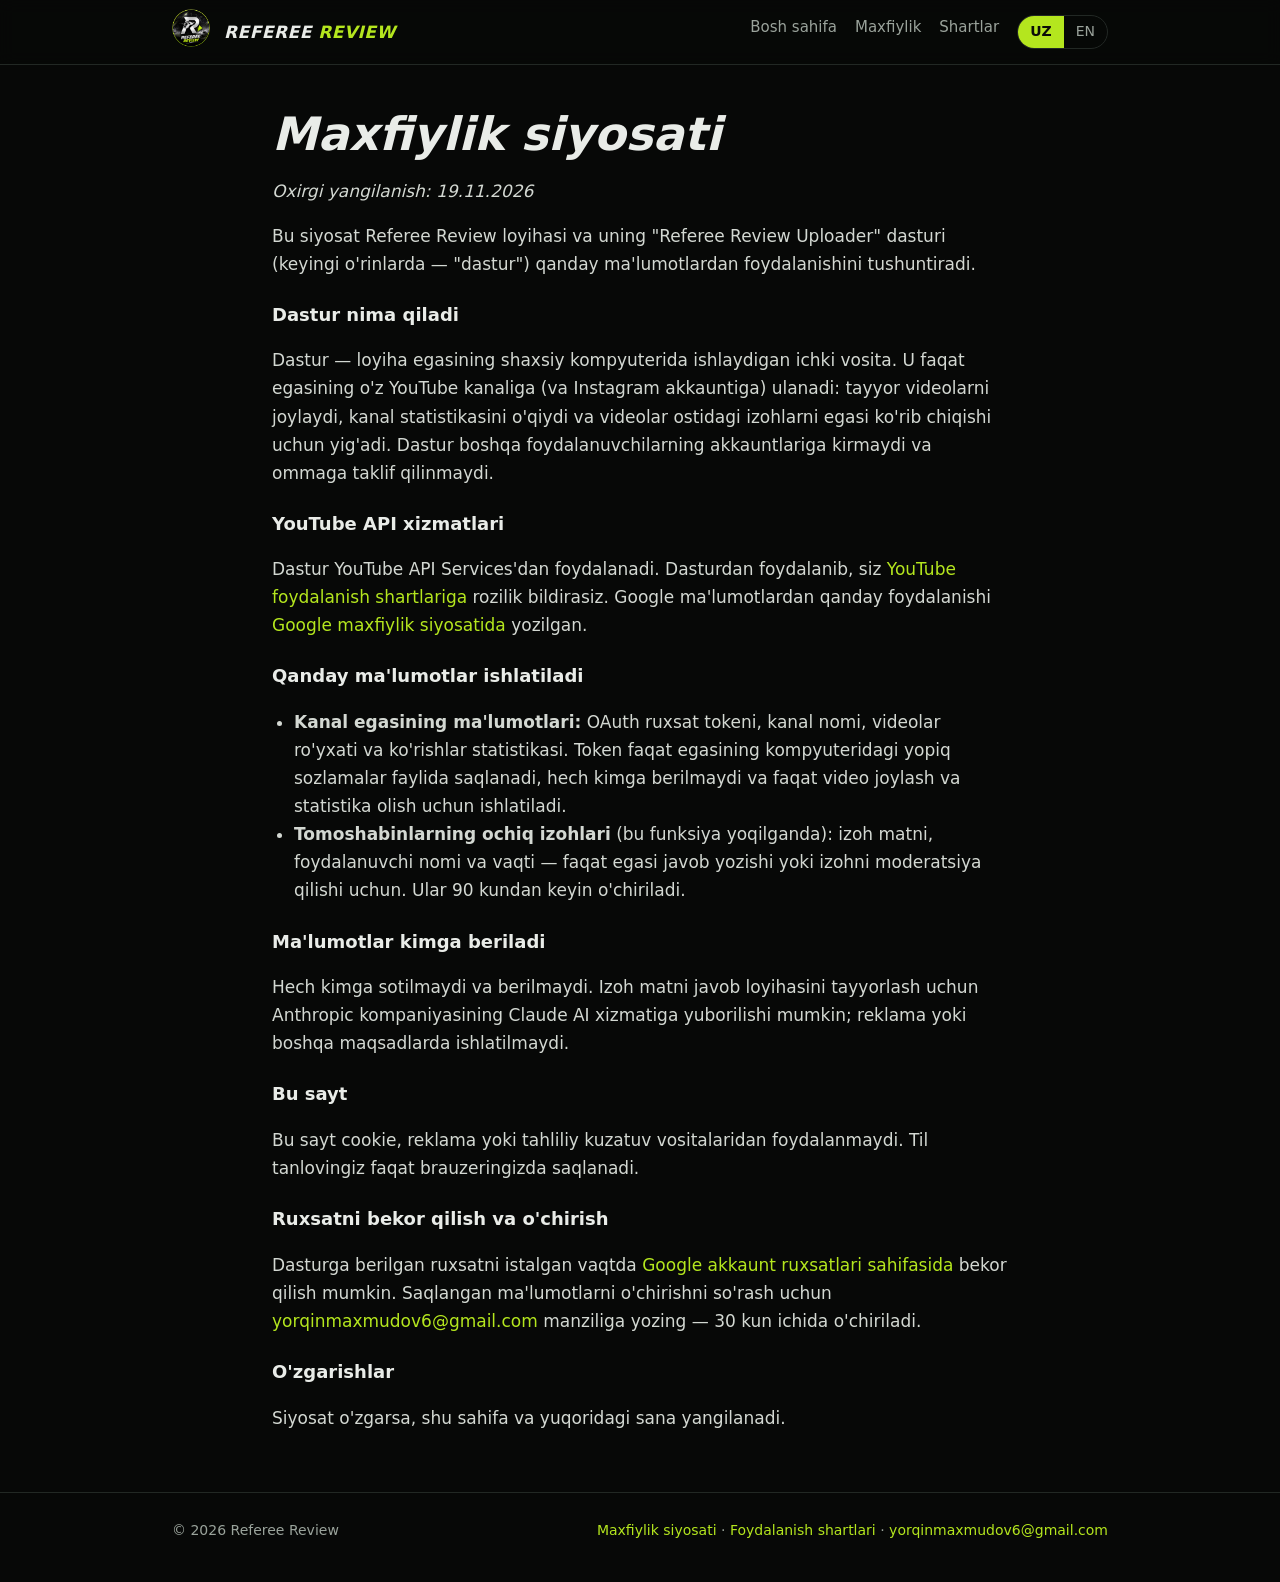
==== privacy.html @ e408682b "Referee Review website: home, privacy policy, terms (uz/en) Co-Authored-By: Claude Opus 5.5 <noreply" ====
<!doctype html>
<html lang="uz"><head><meta charset="utf-8"><meta name="viewport" content="width=device-width, initial-scale=1">
<title>Maxfiylik siyosati · Privacy Policy — Referee Review</title><meta name="description" content="Referee Review — bahsli hakamlik qarorlarini o'sha yilgi IFAB qoidalari bilan tahlil qiluvchi loyiha. Independent analysis of controversial refereeing decisions under the Laws of the Game of the day.">
<link rel="icon" href="assets/favicon.png"><link rel="stylesheet" href="style.css"><script src="lang.js"></script></head>
<body>
<header class="top"><div class="wrap"><a href="index.html"><img src="assets/logo.jpg" alt="Referee Review"></a>
<span class="name">REFEREE <b>REVIEW</b></span><nav><a href="index.html" class="hide-s"><span data-l="uz">Bosh sahifa</span><span data-l="en">Home</span></a><a href="privacy.html" class=""><span data-l="uz">Maxfiylik</span><span data-l="en">Privacy</span></a><a href="terms.html" class=""><span data-l="uz">Shartlar</span><span data-l="en">Terms</span></a><span class="lang"><button data-set="uz">UZ</button><button data-set="en">EN</button></span></nav></div></header>

<main class="wrap doc">
<h1 data-l="uz">Maxfiylik siyosati</h1><h1 data-l="en">Privacy Policy</h1>
<p data-l="uz"><i>Oxirgi yangilanish: 19.11.2026</i></p><p data-l="en"><i>Last updated: 19.11.2026</i></p>

<div data-l="uz">
<p>Bu siyosat Referee Review loyihasi va uning "Referee Review Uploader" dasturi (keyingi o'rinlarda — "dastur") qanday ma'lumotlardan foydalanishini tushuntiradi.</p>
<h3>Dastur nima qiladi</h3>
<p>Dastur — loyiha egasining shaxsiy kompyuterida ishlaydigan ichki vosita. U faqat egasining o'z YouTube kanaliga (va Instagram akkauntiga) ulanadi: tayyor videolarni joylaydi, kanal statistikasini o'qiydi va videolar ostidagi izohlarni egasi ko'rib chiqishi uchun yig'adi. Dastur boshqa foydalanuvchilarning akkauntlariga kirmaydi va ommaga taklif qilinmaydi.</p>
<h3>YouTube API xizmatlari</h3>
<p>Dastur YouTube API Services'dan foydalanadi. Dasturdan foydalanib, siz <a href="https://www.youtube.com/t/terms">YouTube foydalanish shartlariga</a> rozilik bildirasiz. Google ma'lumotlardan qanday foydalanishi <a href="https://policies.google.com/privacy">Google maxfiylik siyosatida</a> yozilgan.</p>
<h3>Qanday ma'lumotlar ishlatiladi</h3>
<ul>
<li><b>Kanal egasining ma'lumotlari:</b> OAuth ruxsat tokeni, kanal nomi, videolar ro'yxati va ko'rishlar statistikasi. Token faqat egasining kompyuteridagi yopiq sozlamalar faylida saqlanadi, hech kimga berilmaydi va faqat video joylash va statistika olish uchun ishlatiladi.</li>
<li><b>Tomoshabinlarning ochiq izohlari</b> (bu funksiya yoqilganda): izoh matni, foydalanuvchi nomi va vaqti — faqat egasi javob yozishi yoki izohni moderatsiya qilishi uchun. Ular 90 kundan keyin o'chiriladi.</li>
</ul>
<h3>Ma'lumotlar kimga beriladi</h3>
<p>Hech kimga sotilmaydi va berilmaydi. Izoh matni javob loyihasini tayyorlash uchun Anthropic kompaniyasining Claude AI xizmatiga yuborilishi mumkin; reklama yoki boshqa maqsadlarda ishlatilmaydi.</p>
<h3>Bu sayt</h3>
<p>Bu sayt cookie, reklama yoki tahliliy kuzatuv vositalaridan foydalanmaydi. Til tanlovingiz faqat brauzeringizda saqlanadi.</p>
<h3>Ruxsatni bekor qilish va o'chirish</h3>
<p>Dasturga berilgan ruxsatni istalgan vaqtda <a href="https://security.google.com/settings/security/permissions">Google akkaunt ruxsatlari sahifasida</a> bekor qilish mumkin. Saqlangan ma'lumotlarni o'chirishni so'rash uchun <a href="mailto:yorqinmaxmudov6@gmail.com">yorqinmaxmudov6@gmail.com</a> manziliga yozing — 30 kun ichida o'chiriladi.</p>
<h3>O'zgarishlar</h3>
<p>Siyosat o'zgarsa, shu sahifa va yuqoridagi sana yangilanadi.</p>
</div>

<div data-l="en">
<p>This policy explains what data the Referee Review project and its "Referee Review Uploader" application ("the app") use.</p>
<h3>What the app does</h3>
<p>The app is an internal tool that runs on the project owner's own computer. It connects only to the owner's own YouTube channel (and Instagram account): it uploads finished videos, reads channel statistics and collects comments under our videos so the owner can review them. It does not access other users' accounts and is not offered to the public.</p>
<h3>YouTube API Services</h3>
<p>The app uses YouTube API Services. By using the app you agree to be bound by the <a href="https://www.youtube.com/t/terms">YouTube Terms of Service</a>. How Google uses data is described in the <a href="https://policies.google.com/privacy">Google Privacy Policy</a>.</p>
<h3>What data is used</h3>
<ul>
<li><b>Channel owner's data:</b> the OAuth access token, channel name, list of our videos and their view statistics. The token is stored only in a private settings file on the owner's computer, is never shared, and is used only to upload videos and read statistics.</li>
<li><b>Viewers' public comments</b> (when this feature is enabled): comment text, user name and time — only so the owner can reply or moderate. They are deleted after 90 days.</li>
</ul>
<h3>Sharing</h3>
<p>Data is never sold or shared. Comment text may be sent to Anthropic's Claude AI service to draft a reply; it is not used for advertising or any other purpose.</p>
<h3>This website</h3>
<p>This website uses no cookies, advertising or analytics trackers. Your language choice is stored only in your browser.</p>
<h3>Revoking access and deletion</h3>
<p>Access granted to the app can be revoked at any time on the <a href="https://security.google.com/settings/security/permissions">Google account permissions page</a>. To request deletion of stored data, write to <a href="mailto:yorqinmaxmudov6@gmail.com">yorqinmaxmudov6@gmail.com</a>; it is deleted within 30 days.</p>
<h3>Changes</h3>
<p>If this policy changes, this page and the date above are updated.</p>
</div>
</main>
<footer><div class="wrap"><span>© 2026 Referee Review</span>
<span><a href="privacy.html"><span data-l="uz">Maxfiylik siyosati</span><span data-l="en">Privacy Policy</span></a> · <a href="terms.html"><span data-l="uz">Foydalanish shartlari</span><span data-l="en">Terms of Service</span></a> · <a href="mailto:yorqinmaxmudov6@gmail.com">yorqinmaxmudov6@gmail.com</a></span></div></footer>
</body></html>
---- style.css ----
:root { --bg: #070807; --panel: #111412; --line: #222824; --text: #e9ece8; --muted: #9aa39b; --lime: #b4e61e; --lime-d: #7fa513; }
* { box-sizing: border-box; }
html { scroll-behavior: smooth; }
body { margin: 0; background: var(--bg); color: var(--text); font: 17px/1.65 system-ui, -apple-system, "Segoe UI", Roboto, sans-serif; }
a { color: var(--lime); text-decoration: none; } a:hover { text-decoration: underline; }
.wrap { max-width: 980px; margin: 0 auto; padding: 0 22px; }
header.top { position: sticky; top: 0; z-index: 5; background: rgba(7,8,7,.88); backdrop-filter: blur(8px); border-bottom: 1px solid var(--line); }
header.top .wrap { display: flex; align-items: center; gap: 14px; height: 64px; }
header.top img { width: 38px; height: 38px; border-radius: 50%; }
header.top .name { font-weight: 800; letter-spacing: .5px; font-style: italic; }
header.top .name b { color: var(--lime); }
header.top nav { margin-left: auto; display: flex; gap: 18px; font-size: 15px; }
header.top nav a { color: var(--muted); } header.top nav a:hover { color: var(--text); text-decoration: none; }
.lang { display: inline-flex; border: 1px solid var(--line); border-radius: 999px; overflow: hidden; }
.lang button { background: none; border: 0; color: var(--muted); padding: 4px 12px; cursor: pointer; font: inherit; font-size: 14px; }
.lang button.on { background: var(--lime); color: #0b0d08; font-weight: 700; }
.hero { border-bottom: 1px solid var(--line); }
.hero img { display: block; width: 100%; height: auto; }
h1 { font-size: clamp(30px, 5vw, 46px); line-height: 1.1; margin: 44px 0 10px; font-style: italic; font-weight: 900; }
h1 b { color: var(--lime); }
h2 { font-size: 26px; margin: 46px 0 12px; font-style: italic; font-weight: 800; }
h2::before { content: ""; display: inline-block; width: 10px; height: 22px; background: var(--lime); transform: skewX(-18deg); margin-right: 12px; vertical-align: -3px; }
h3 { font-size: 18px; margin: 22px 0 6px; }
.lead { font-size: 19px; color: var(--muted); max-width: 760px; }
.grid { display: grid; grid-template-columns: repeat(auto-fit, minmax(min(100%, 380px), 1fr)); gap: 14px; margin-top: 16px; }
.card { background: var(--panel); border: 1px solid var(--line); border-radius: 14px; padding: 18px 20px; }
.card h3 { margin-top: 0; }
.tag { display: inline-block; font-weight: 800; font-size: 13px; border-radius: 6px; padding: 2px 9px; margin-right: 6px; color: #0b0d08; }
.t-ok { background: #22c55e; } .t-no { background: #ef4444; color: #fff; } .t-q { background: #f59e0b; }
.links { display: flex; flex-wrap: wrap; gap: 10px; margin: 18px 0 0; }
.btn { display: inline-block; border: 1px solid var(--lime-d); color: var(--text); border-radius: 10px; padding: 9px 16px; font-weight: 700; }
.btn:hover { background: var(--lime); color: #0b0d08; text-decoration: none; }
.doc { max-width: 780px; } .doc p, .doc li { color: #d3d8d2; } .doc ul { padding-left: 22px; }
.note { border-left: 4px solid var(--lime); background: var(--panel); padding: 12px 16px; border-radius: 0 10px 10px 0; color: var(--muted); }
footer { border-top: 1px solid var(--line); margin-top: 60px; padding: 26px 0 40px; color: var(--muted); font-size: 14px; }
footer .wrap { display: flex; flex-wrap: wrap; gap: 18px; justify-content: space-between; }
[data-l="en"] { display: none; } body.en [data-l="uz"] { display: none; } body.en [data-l="en"] { display: revert; }
@media (max-width: 640px) { header.top nav a.hide-s { display: none; } }
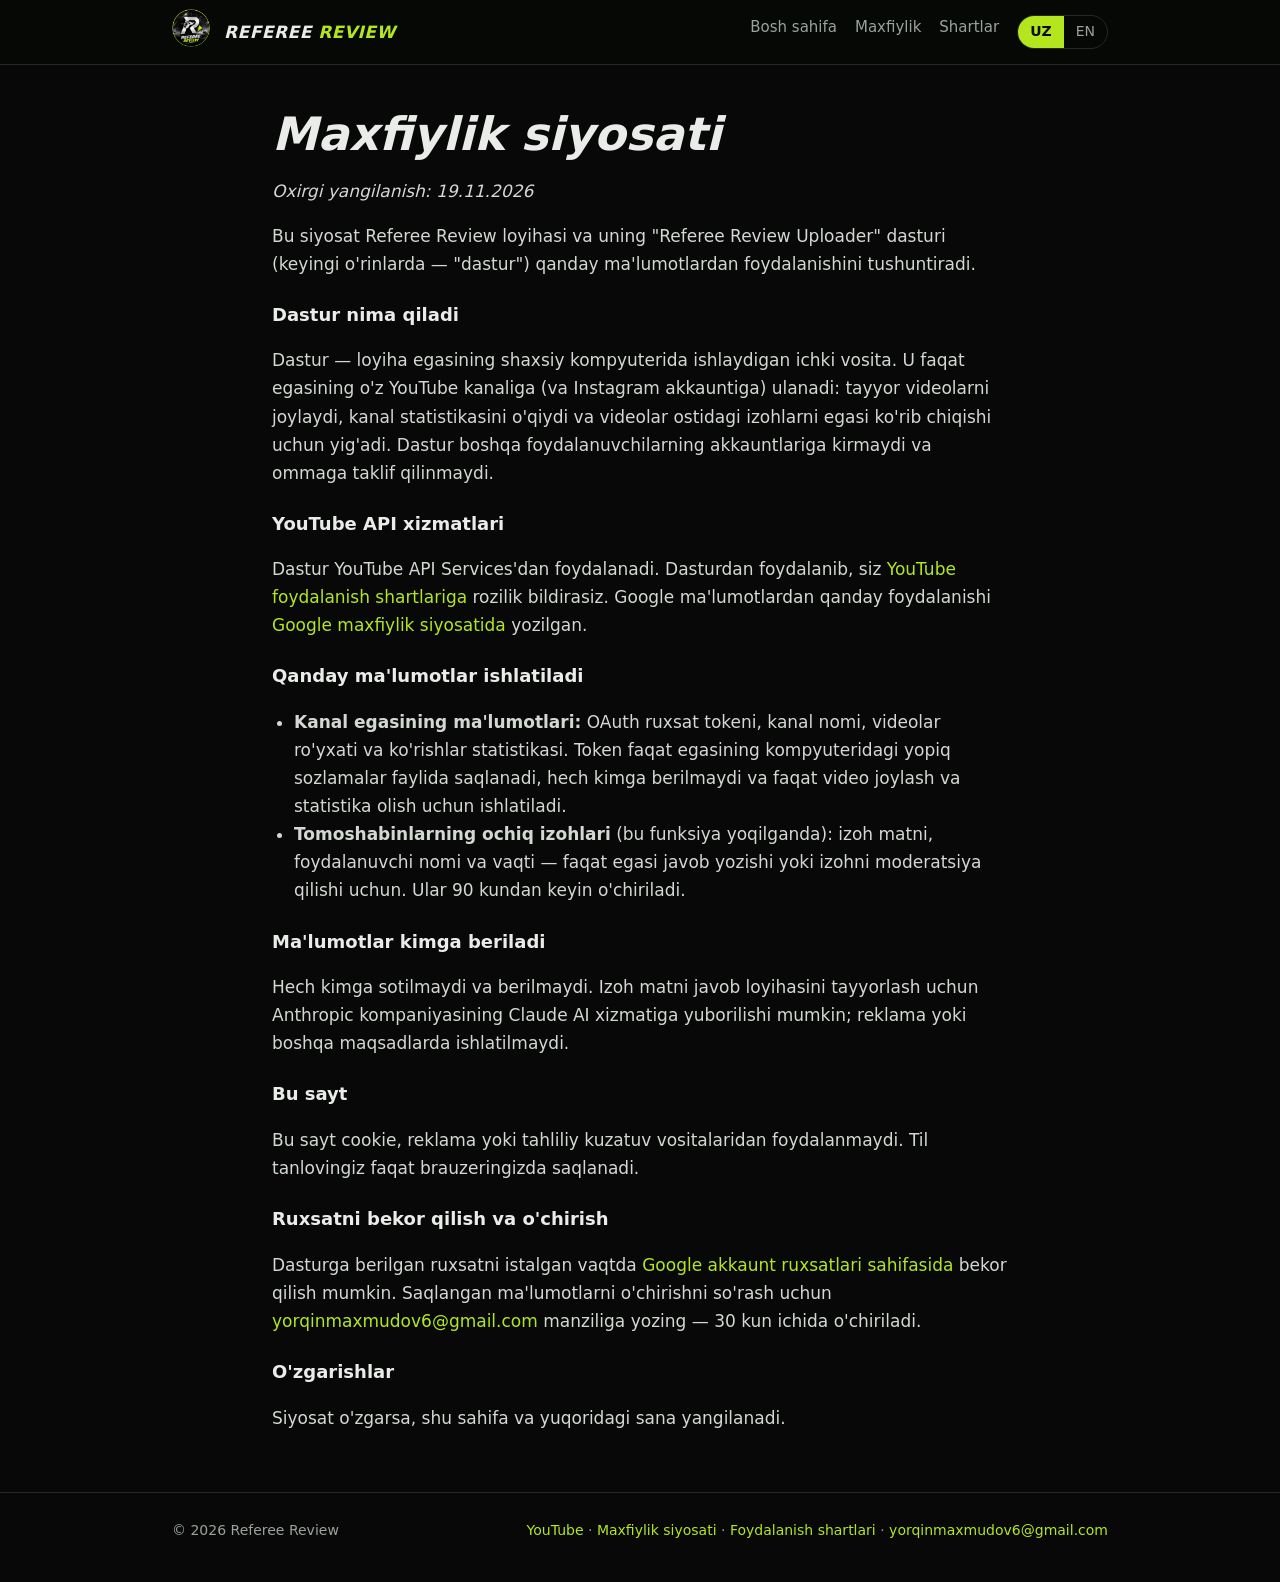
==== commit fe760d82: "Home: YouTube channel link and API usage note Co-Authored-By: Claude Opus 5.5 <noreply@anthropic.com" ====
--- a/privacy.html
+++ b/privacy.html
@@ -53,5 +53,5 @@
 </div>
 </main>
 <footer><div class="wrap"><span>© 2026 Referee Review</span>
-<span><a href="privacy.html"><span data-l="uz">Maxfiylik siyosati</span><span data-l="en">Privacy Policy</span></a> · <a href="terms.html"><span data-l="uz">Foydalanish shartlari</span><span data-l="en">Terms of Service</span></a> · <a href="mailto:yorqinmaxmudov6@gmail.com">yorqinmaxmudov6@gmail.com</a></span></div></footer>
+<span><a href="https://www.youtube.com/@refereereview">YouTube</a> · <a href="privacy.html"><span data-l="uz">Maxfiylik siyosati</span><span data-l="en">Privacy Policy</span></a> · <a href="terms.html"><span data-l="uz">Foydalanish shartlari</span><span data-l="en">Terms of Service</span></a> · <a href="mailto:yorqinmaxmudov6@gmail.com">yorqinmaxmudov6@gmail.com</a></span></div></footer>
 </body></html>
--- a/style.css
+++ b/style.css
@@ -36,3 +36,4 @@
 footer .wrap { display: flex; flex-wrap: wrap; gap: 18px; justify-content: space-between; }
 [data-l="en"] { display: none; } body.en [data-l="uz"] { display: none; } body.en [data-l="en"] { display: revert; }
 @media (max-width: 640px) { header.top nav a.hide-s { display: none; } }
+.small { color: var(--muted, #9aa39a); font-size: .92rem; }
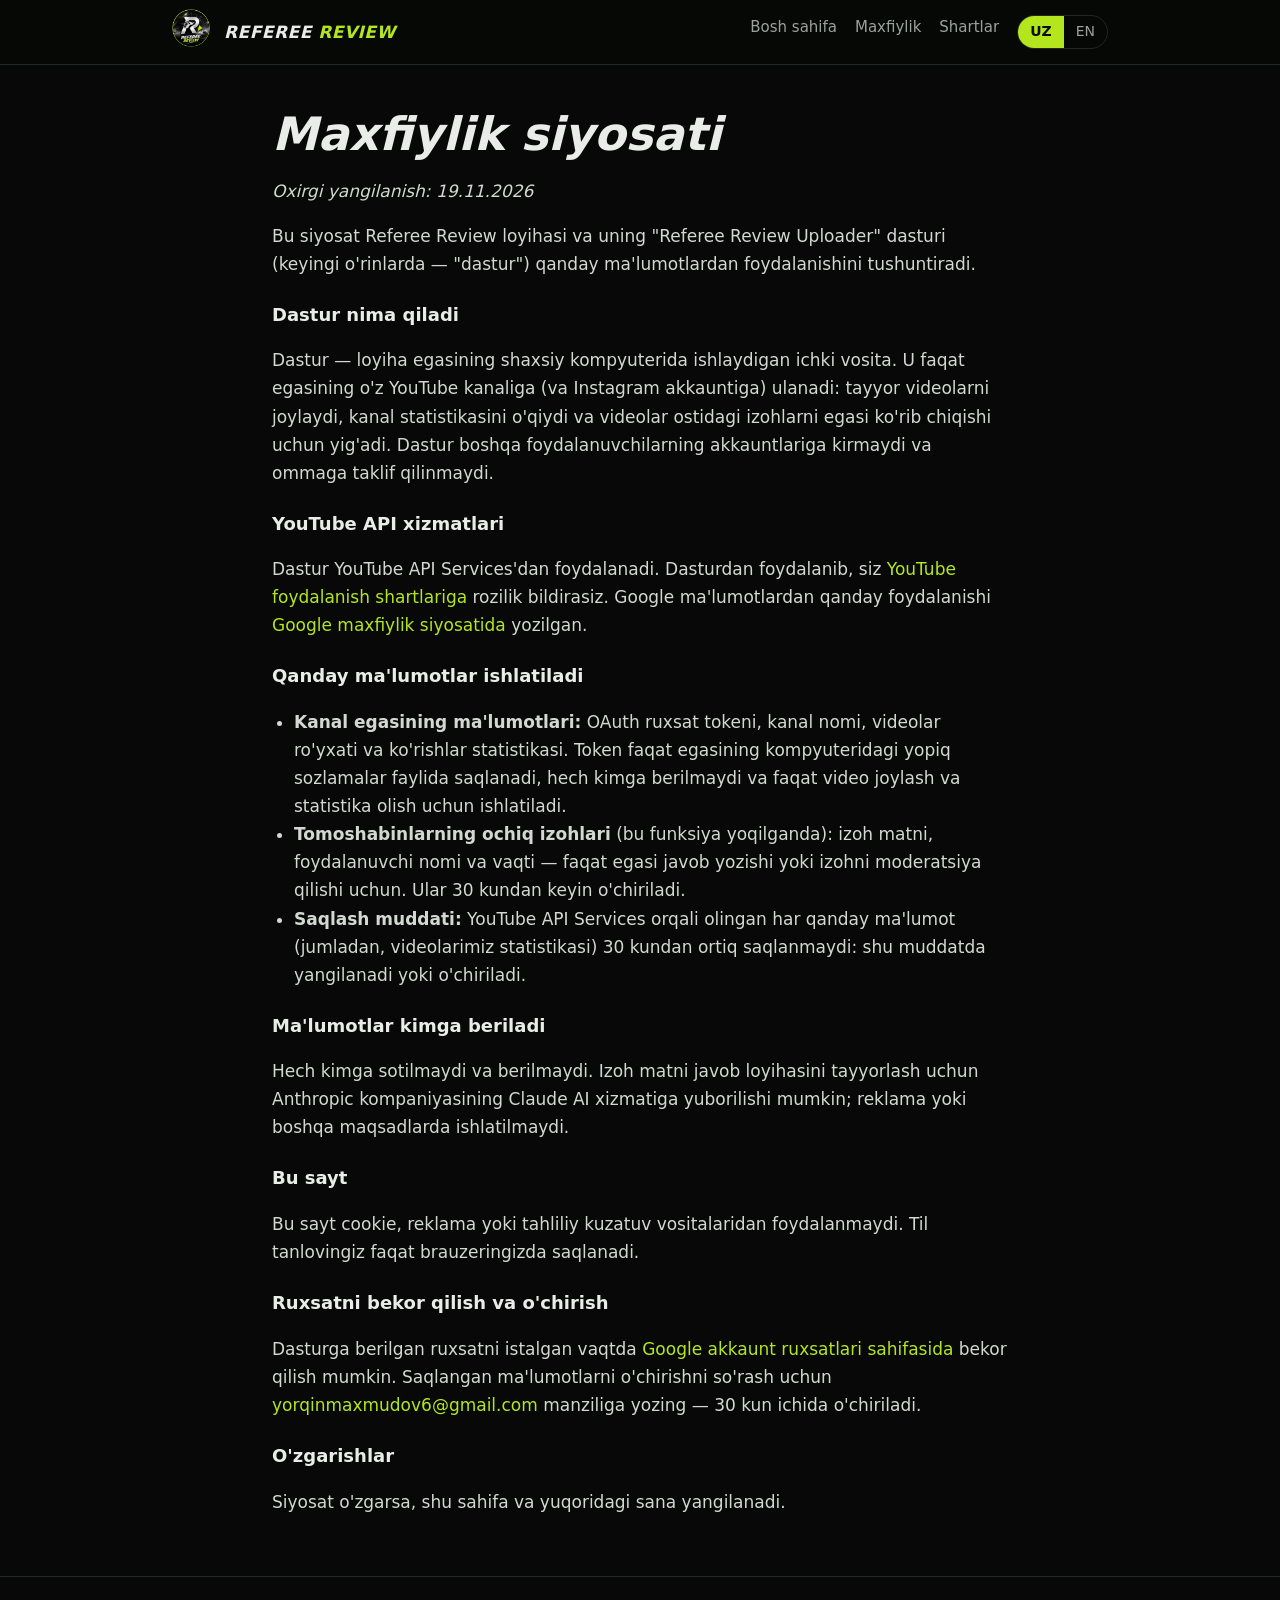
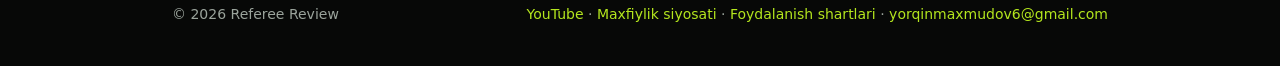
==== commit 24e25f9b: "Privacy: 30-day retention for YouTube API data Co-Authored-By: Claude Opus 5.5 <noreply@anthropic.co" ====
--- a/privacy.html
+++ b/privacy.html
@@ -19,7 +19,8 @@
 <h3>Qanday ma'lumotlar ishlatiladi</h3>
 <ul>
 <li><b>Kanal egasining ma'lumotlari:</b> OAuth ruxsat tokeni, kanal nomi, videolar ro'yxati va ko'rishlar statistikasi. Token faqat egasining kompyuteridagi yopiq sozlamalar faylida saqlanadi, hech kimga berilmaydi va faqat video joylash va statistika olish uchun ishlatiladi.</li>
-<li><b>Tomoshabinlarning ochiq izohlari</b> (bu funksiya yoqilganda): izoh matni, foydalanuvchi nomi va vaqti — faqat egasi javob yozishi yoki izohni moderatsiya qilishi uchun. Ular 90 kundan keyin o'chiriladi.</li>
+<li><b>Tomoshabinlarning ochiq izohlari</b> (bu funksiya yoqilganda): izoh matni, foydalanuvchi nomi va vaqti — faqat egasi javob yozishi yoki izohni moderatsiya qilishi uchun. Ular 30 kundan keyin o'chiriladi.</li>
+<li><b>Saqlash muddati:</b> YouTube API Services orqali olingan har qanday ma'lumot (jumladan, videolarimiz statistikasi) 30 kundan ortiq saqlanmaydi: shu muddatda yangilanadi yoki o'chiriladi.</li>
 </ul>
 <h3>Ma'lumotlar kimga beriladi</h3>
 <p>Hech kimga sotilmaydi va berilmaydi. Izoh matni javob loyihasini tayyorlash uchun Anthropic kompaniyasining Claude AI xizmatiga yuborilishi mumkin; reklama yoki boshqa maqsadlarda ishlatilmaydi.</p>
@@ -40,7 +41,8 @@
 <h3>What data is used</h3>
 <ul>
 <li><b>Channel owner's data:</b> the OAuth access token, channel name, list of our videos and their view statistics. The token is stored only in a private settings file on the owner's computer, is never shared, and is used only to upload videos and read statistics.</li>
-<li><b>Viewers' public comments</b> (when this feature is enabled): comment text, user name and time — only so the owner can reply or moderate. They are deleted after 90 days.</li>
+<li><b>Viewers' public comments</b> (when this feature is enabled): comment text, user name and time — only so the owner can reply or moderate. They are deleted after 30 days.</li>
+<li><b>Retention:</b> any data obtained through YouTube API Services (including our own videos' statistics) is not kept longer than 30 days: it is refreshed or deleted within that period.</li>
 </ul>
 <h3>Sharing</h3>
 <p>Data is never sold or shared. Comment text may be sent to Anthropic's Claude AI service to draft a reply; it is not used for advertising or any other purpose.</p>
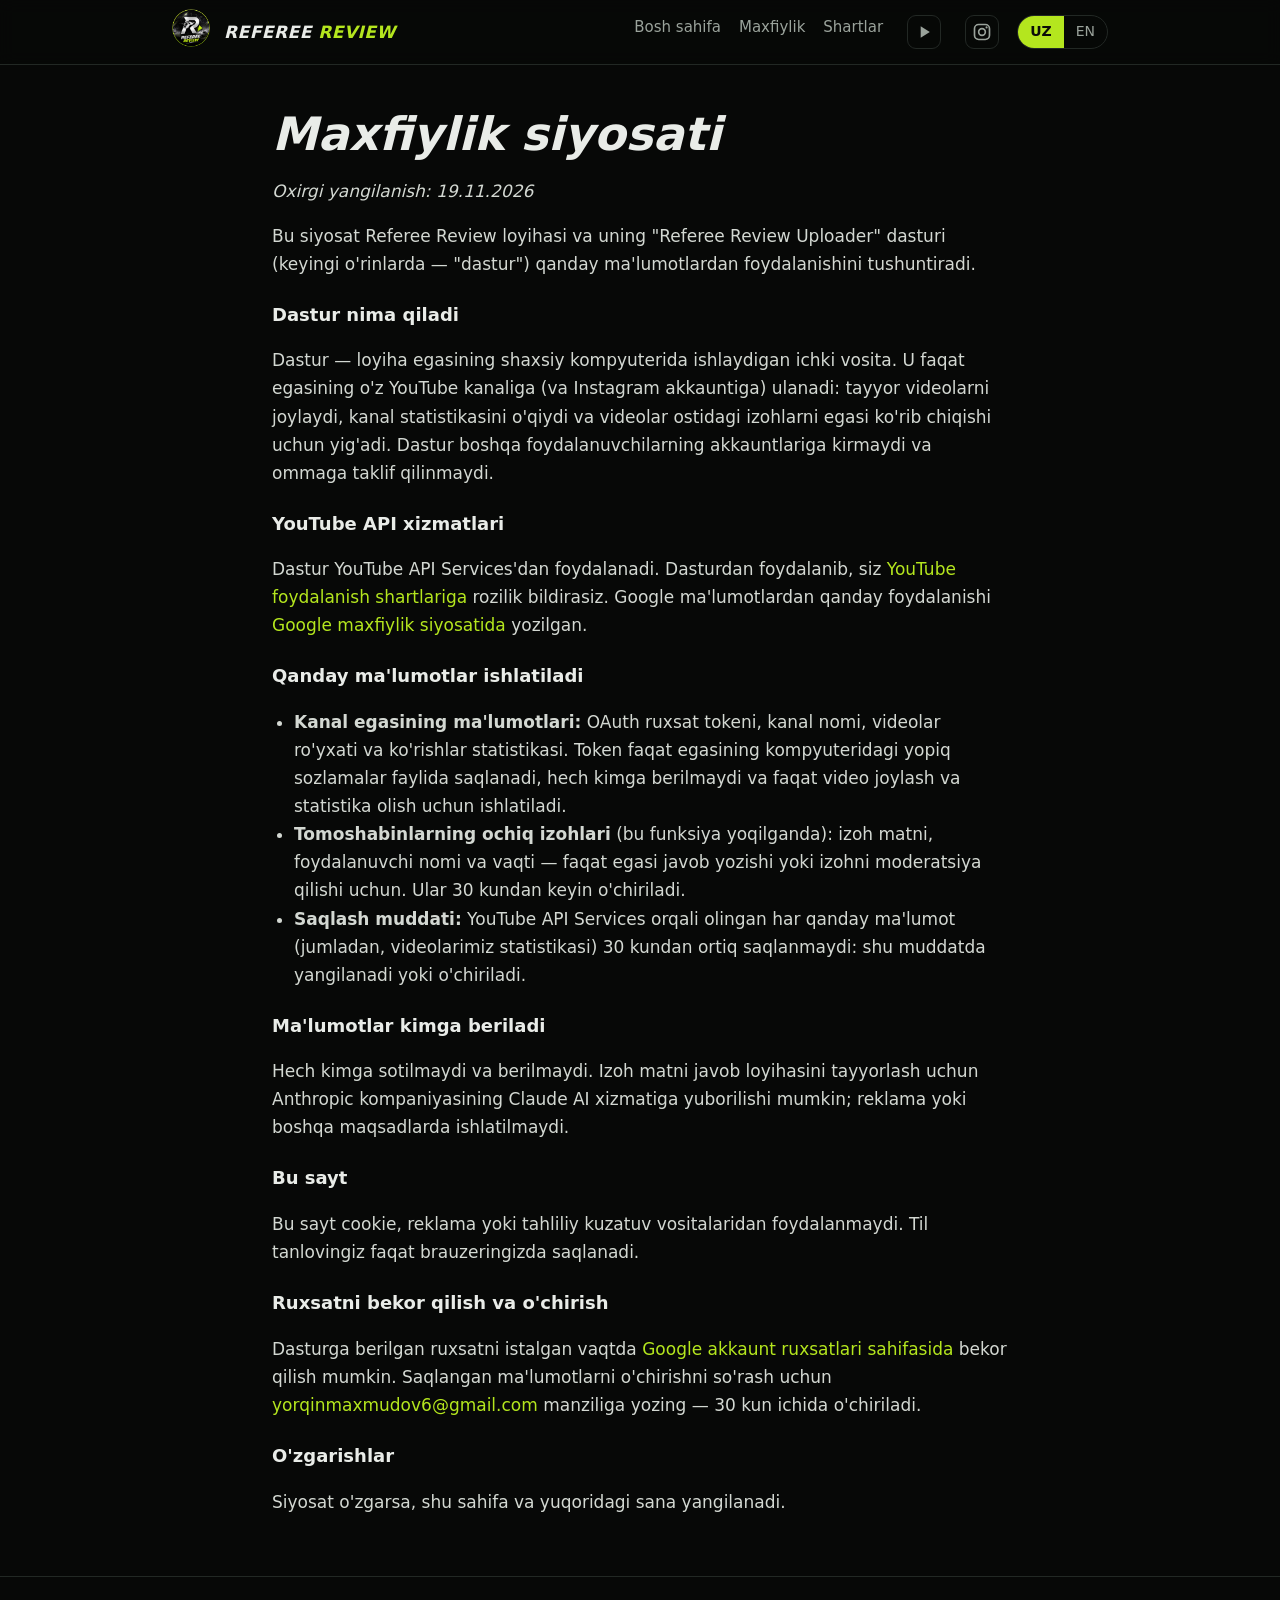
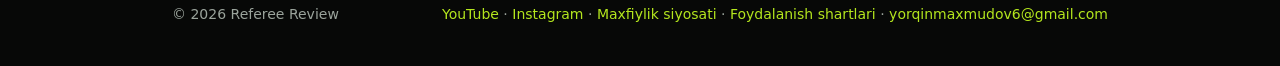
==== commit 755595df: "YouTube and Instagram buttons (header, intro, footer) Co-Authored-By: Claude Opus 5.5 <noreply@anthr" ====
--- a/privacy.html
+++ b/privacy.html
@@ -4,7 +4,7 @@
 <link rel="icon" href="assets/favicon.png"><link rel="stylesheet" href="style.css"><script src="lang.js"></script></head>
 <body>
 <header class="top"><div class="wrap"><a href="index.html"><img src="assets/logo.jpg" alt="Referee Review"></a>
-<span class="name">REFEREE <b>REVIEW</b></span><nav><a href="index.html" class="hide-s"><span data-l="uz">Bosh sahifa</span><span data-l="en">Home</span></a><a href="privacy.html" class=""><span data-l="uz">Maxfiylik</span><span data-l="en">Privacy</span></a><a href="terms.html" class=""><span data-l="uz">Shartlar</span><span data-l="en">Terms</span></a><span class="lang"><button data-set="uz">UZ</button><button data-set="en">EN</button></span></nav></div></header>
+<span class="name">REFEREE <b>REVIEW</b></span><nav><a href="index.html" class="hide-s"><span data-l="uz">Bosh sahifa</span><span data-l="en">Home</span></a><a href="privacy.html" class=""><span data-l="uz">Maxfiylik</span><span data-l="en">Privacy</span></a><a href="terms.html" class=""><span data-l="uz">Shartlar</span><span data-l="en">Terms</span></a><a class="soc yt" href="https://www.youtube.com/@refereereview" title="YouTube" aria-label="YouTube"><svg viewBox="0 0 24 24" width="20" height="20" aria-hidden="true"><path fill="currentColor" d="M8 5v14l11-7z"/></svg></a><a class="soc ig" href="https://www.instagram.com/refereereviewuz/" title="Instagram" aria-label="Instagram"><svg viewBox="0 0 24 24" width="20" height="20" aria-hidden="true"><rect x="3" y="3" width="18" height="18" rx="5" fill="none" stroke="currentColor" stroke-width="2"/><circle cx="12" cy="12" r="4" fill="none" stroke="currentColor" stroke-width="2"/><circle cx="17.5" cy="6.5" r="1.3" fill="currentColor"/></svg></a><span class="lang"><button data-set="uz">UZ</button><button data-set="en">EN</button></span></nav></div></header>
 
 <main class="wrap doc">
 <h1 data-l="uz">Maxfiylik siyosati</h1><h1 data-l="en">Privacy Policy</h1>
@@ -55,5 +55,5 @@
 </div>
 </main>
 <footer><div class="wrap"><span>© 2026 Referee Review</span>
-<span><a href="https://www.youtube.com/@refereereview">YouTube</a> · <a href="privacy.html"><span data-l="uz">Maxfiylik siyosati</span><span data-l="en">Privacy Policy</span></a> · <a href="terms.html"><span data-l="uz">Foydalanish shartlari</span><span data-l="en">Terms of Service</span></a> · <a href="mailto:yorqinmaxmudov6@gmail.com">yorqinmaxmudov6@gmail.com</a></span></div></footer>
+<span><a href="https://www.youtube.com/@refereereview">YouTube</a> · <a href="https://www.instagram.com/refereereviewuz/">Instagram</a> · <a href="privacy.html"><span data-l="uz">Maxfiylik siyosati</span><span data-l="en">Privacy Policy</span></a> · <a href="terms.html"><span data-l="uz">Foydalanish shartlari</span><span data-l="en">Terms of Service</span></a> · <a href="mailto:yorqinmaxmudov6@gmail.com">yorqinmaxmudov6@gmail.com</a></span></div></footer>
 </body></html>
--- a/style.css
+++ b/style.css
@@ -37,3 +37,13 @@
 [data-l="en"] { display: none; } body.en [data-l="uz"] { display: none; } body.en [data-l="en"] { display: revert; }
 @media (max-width: 640px) { header.top nav a.hide-s { display: none; } }
 .small { color: var(--muted, #9aa39a); font-size: .92rem; }
+
+header.top nav .soc { display:inline-flex; align-items:center; justify-content:center; width:34px; height:34px; border-radius:9px; color:var(--muted); border:1px solid var(--line); margin-left:6px; }
+header.top nav .soc:hover { color:#0b0d08; background:var(--lime); border-color:var(--lime); }
+.ctas { display:flex; gap:14px; flex-wrap:wrap; margin:22px 0 6px; }
+.cta { display:flex; align-items:center; gap:12px; padding:12px 20px 12px 16px; border-radius:14px; color:#fff; font-weight:700; text-decoration:none; min-width:220px; }
+.cta svg { width:28px; height:28px; }
+.cta span { display:flex; flex-direction:column; line-height:1.15; } .cta small { font-weight:500; opacity:.85; }
+.cta.yt { background:#d62020; } .cta.ig { background:linear-gradient(45deg,#f09433,#dc2743 50%,#bc1888); }
+.cta:hover { transform:translateY(-1px); text-decoration:none; filter:brightness(1.08); }
+@media (max-width:560px){ header.top nav .soc{ display:none } .cta{ flex:1 } }
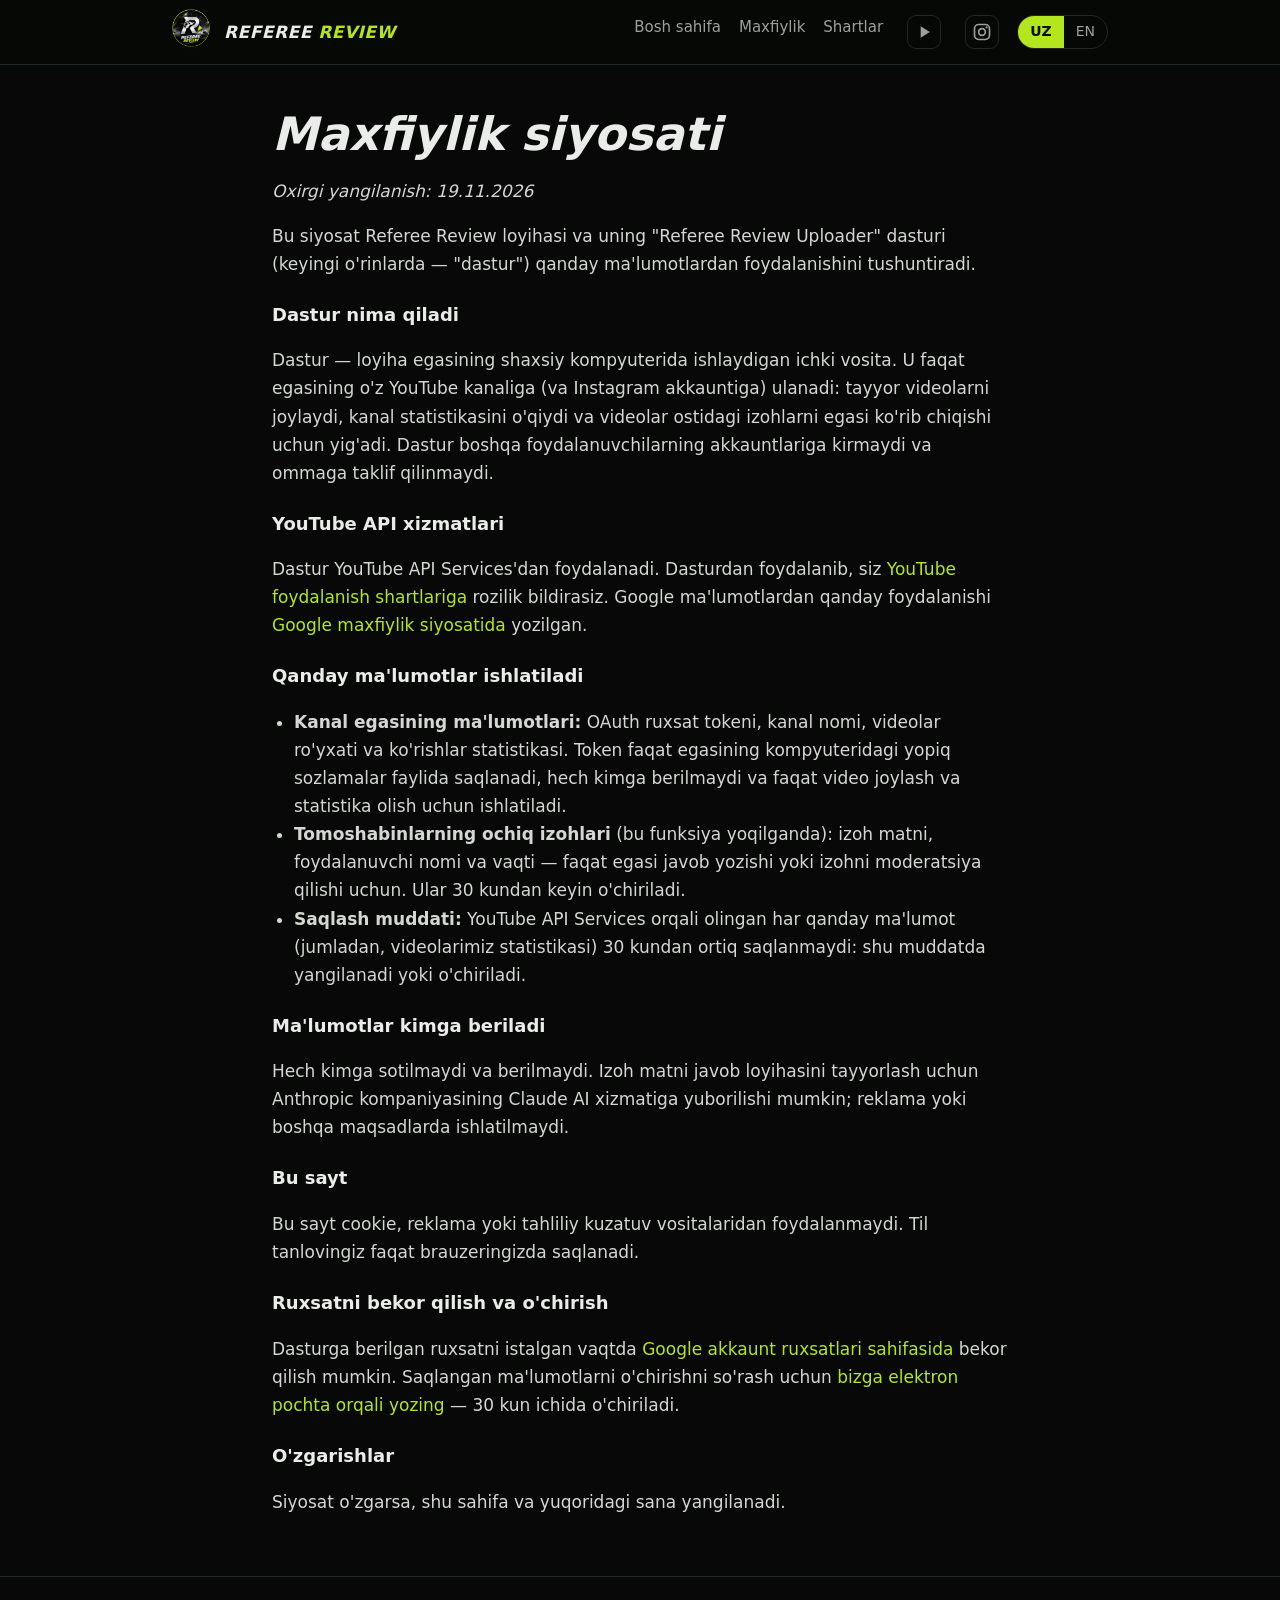
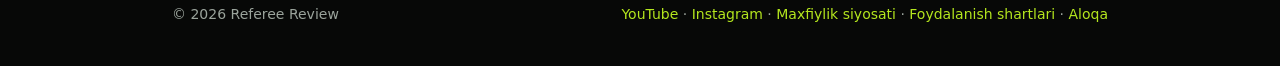
==== commit e709eab7: "Contact: button instead of a visible email address Co-Authored-By: Claude Opus 5.5 <noreply@anthropi" ====
--- a/privacy.html
+++ b/privacy.html
@@ -1,7 +1,7 @@
 <!doctype html>
 <html lang="uz"><head><meta charset="utf-8"><meta name="viewport" content="width=device-width, initial-scale=1">
 <title>Maxfiylik siyosati · Privacy Policy — Referee Review</title><meta name="description" content="Referee Review — bahsli hakamlik qarorlarini o'sha yilgi IFAB qoidalari bilan tahlil qiluvchi loyiha. Independent analysis of controversial refereeing decisions under the Laws of the Game of the day.">
-<link rel="icon" href="assets/favicon.png"><link rel="stylesheet" href="style.css"><script src="lang.js"></script></head>
+<link rel="icon" href="assets/favicon.png"><link rel="stylesheet" href="style.css?v=4"><script src="lang.js?v=4"></script></head>
 <body>
 <header class="top"><div class="wrap"><a href="index.html"><img src="assets/logo.jpg" alt="Referee Review"></a>
 <span class="name">REFEREE <b>REVIEW</b></span><nav><a href="index.html" class="hide-s"><span data-l="uz">Bosh sahifa</span><span data-l="en">Home</span></a><a href="privacy.html" class=""><span data-l="uz">Maxfiylik</span><span data-l="en">Privacy</span></a><a href="terms.html" class=""><span data-l="uz">Shartlar</span><span data-l="en">Terms</span></a><a class="soc yt" href="https://www.youtube.com/@refereereview" title="YouTube" aria-label="YouTube"><svg viewBox="0 0 24 24" width="20" height="20" aria-hidden="true"><path fill="currentColor" d="M8 5v14l11-7z"/></svg></a><a class="soc ig" href="https://www.instagram.com/refereereviewuz/" title="Instagram" aria-label="Instagram"><svg viewBox="0 0 24 24" width="20" height="20" aria-hidden="true"><rect x="3" y="3" width="18" height="18" rx="5" fill="none" stroke="currentColor" stroke-width="2"/><circle cx="12" cy="12" r="4" fill="none" stroke="currentColor" stroke-width="2"/><circle cx="17.5" cy="6.5" r="1.3" fill="currentColor"/></svg></a><span class="lang"><button data-set="uz">UZ</button><button data-set="en">EN</button></span></nav></div></header>
@@ -27,7 +27,7 @@
 <h3>Bu sayt</h3>
 <p>Bu sayt cookie, reklama yoki tahliliy kuzatuv vositalaridan foydalanmaydi. Til tanlovingiz faqat brauzeringizda saqlanadi.</p>
 <h3>Ruxsatni bekor qilish va o'chirish</h3>
-<p>Dasturga berilgan ruxsatni istalgan vaqtda <a href="https://security.google.com/settings/security/permissions">Google akkaunt ruxsatlari sahifasida</a> bekor qilish mumkin. Saqlangan ma'lumotlarni o'chirishni so'rash uchun <a href="mailto:yorqinmaxmudov6@gmail.com">yorqinmaxmudov6@gmail.com</a> manziliga yozing — 30 kun ichida o'chiriladi.</p>
+<p>Dasturga berilgan ruxsatni istalgan vaqtda <a href="https://security.google.com/settings/security/permissions">Google akkaunt ruxsatlari sahifasida</a> bekor qilish mumkin. Saqlangan ma'lumotlarni o'chirishni so'rash uchun <a class="mail" href="#" data-u="6vodumxamniqroy" data-d="moc.liamg"><span data-l="uz">bizga elektron pochta orqali yozing</span></a> — 30 kun ichida o'chiriladi.</p>
 <h3>O'zgarishlar</h3>
 <p>Siyosat o'zgarsa, shu sahifa va yuqoridagi sana yangilanadi.</p>
 </div>
@@ -49,11 +49,11 @@
 <h3>This website</h3>
 <p>This website uses no cookies, advertising or analytics trackers. Your language choice is stored only in your browser.</p>
 <h3>Revoking access and deletion</h3>
-<p>Access granted to the app can be revoked at any time on the <a href="https://security.google.com/settings/security/permissions">Google account permissions page</a>. To request deletion of stored data, write to <a href="mailto:yorqinmaxmudov6@gmail.com">yorqinmaxmudov6@gmail.com</a>; it is deleted within 30 days.</p>
+<p>Access granted to the app can be revoked at any time on the <a href="https://security.google.com/settings/security/permissions">Google account permissions page</a>. To request deletion of stored data, write to us <a class="mail" href="#" data-u="6vodumxamniqroy" data-d="moc.liamg"><span data-l="en">by email</span></a>; it is deleted within 30 days.</p>
 <h3>Changes</h3>
 <p>If this policy changes, this page and the date above are updated.</p>
 </div>
 </main>
 <footer><div class="wrap"><span>© 2026 Referee Review</span>
-<span><a href="https://www.youtube.com/@refereereview">YouTube</a> · <a href="https://www.instagram.com/refereereviewuz/">Instagram</a> · <a href="privacy.html"><span data-l="uz">Maxfiylik siyosati</span><span data-l="en">Privacy Policy</span></a> · <a href="terms.html"><span data-l="uz">Foydalanish shartlari</span><span data-l="en">Terms of Service</span></a> · <a href="mailto:yorqinmaxmudov6@gmail.com">yorqinmaxmudov6@gmail.com</a></span></div></footer>
+<span><a href="https://www.youtube.com/@refereereview">YouTube</a> · <a href="https://www.instagram.com/refereereviewuz/">Instagram</a> · <a href="privacy.html"><span data-l="uz">Maxfiylik siyosati</span><span data-l="en">Privacy Policy</span></a> · <a href="terms.html"><span data-l="uz">Foydalanish shartlari</span><span data-l="en">Terms of Service</span></a> · <a class="mail" href="#" data-u="6vodumxamniqroy" data-d="moc.liamg"><span data-l="uz">Aloqa</span><span data-l="en">Contact</span></a></span></div></footer>
 </body></html>
--- a/style.css
+++ b/style.css
@@ -47,3 +47,6 @@
 .cta.yt { background:#d62020; } .cta.ig { background:linear-gradient(45deg,#f09433,#dc2743 50%,#bc1888); }
 .cta:hover { transform:translateY(-1px); text-decoration:none; filter:brightness(1.08); }
 @media (max-width:560px){ header.top nav .soc{ display:none } .cta{ flex:1 } }
+
+.cta.mailbtn { background:#1d231f; border:1px solid var(--lime-d); color:var(--text); }
+.cta.mailbtn svg { color:var(--lime); }
